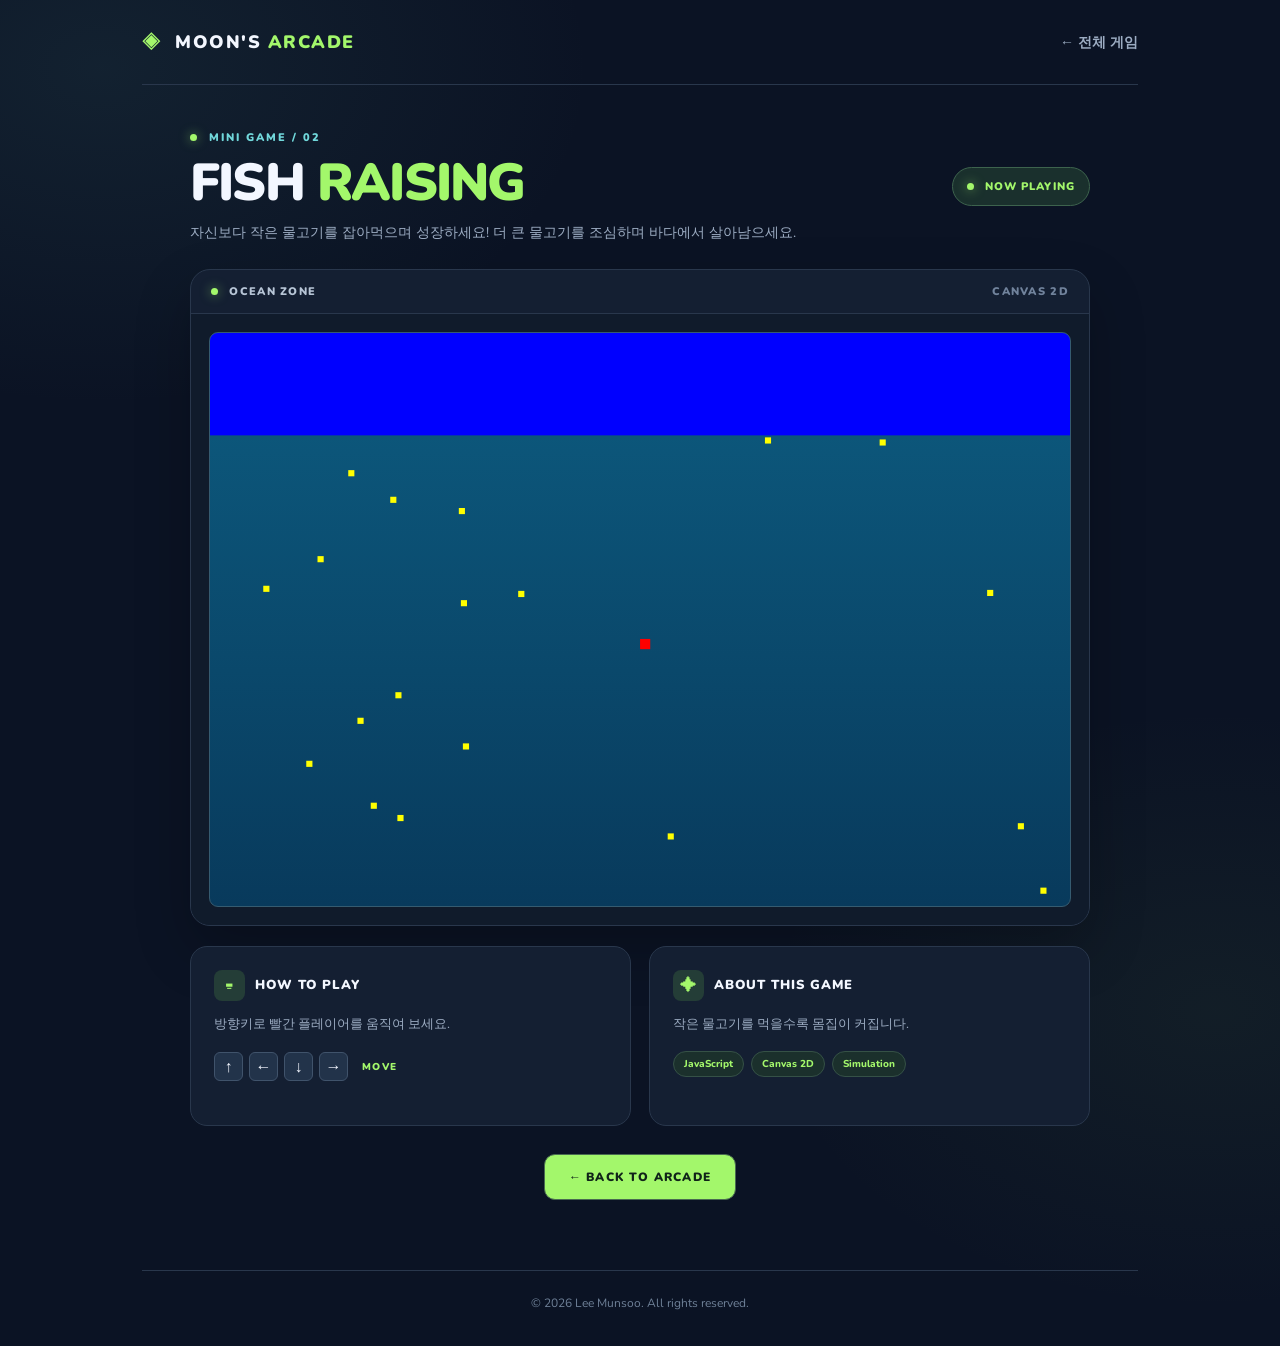
==== javascript/game/raisingfishgame.html @ 8ebdbcbf "Update style And Add game of fish raising" ====
<!DOCTYPE html>
<html lang="ko">
<head>
  <meta charset="UTF-8">
  <meta name="viewport" content="width=device-width, initial-scale=1.0">
  <meta name="theme-color" content="#0b1324">
  <title>Fish Escape | Moon's Arcade</title>
  <link rel="stylesheet" href="../css/raisingfishgame/raisingfish.css">
</head>
<body>
  <div class="page-shell">
    <nav class="top-nav" aria-label="메인 메뉴">
      <a class="brand" href="../../index.html"><span class="brand-icon">◈</span> MOON'S <span>ARCADE</span></a>
      <a class="nav-link" href="../../index.html">← 전체 게임</a>
    </nav>

    <main class="game-layout">
      <header class="game-header">
        <div class="game-heading">
          <p class="eyebrow"><span class="live-dot"></span> MINI GAME / 02</p>
          <h1>FISH <span>RAISING</span></h1>
          <p class="subtitle">
              자신보다 작은 물고기를 잡아먹으며 성장하세요! 더 큰 물고기를 조심하며 바다에서 살아남으세요.
          </p>
        </div>
        <div class="status-chip"><span class="status-dot"></span> NOW PLAYING</div>
      </header>

      <section class="game-panel" aria-label="물고기 게임 화면">
        <div class="panel-top"><span><span class="panel-indicator"></span> OCEAN ZONE</span><span class="panel-caption">CANVAS 2D</span></div>
        <div class="canvas-wrap">
          <canvas id="gameCanvas" width="840" height="560" aria-label="방향키로 이동하는 물고기 게임"></canvas>
        </div>
      </section>

      <section class="bottom-grid" aria-label="게임 정보">
        <div class="info-card">
          <div class="card-heading"><span class="card-icon">⌨</span><h2>HOW TO PLAY</h2></div>
          <p>방향키로 빨간 플레이어를 움직여 보세요.</p>
          <div class="controls"><span>↑</span><span>←</span><span>↓</span><span>→</span><small>MOVE</small></div>
        </div>
        <div class="info-card">
          <div class="card-heading"><span class="card-icon">✦</span><h2>ABOUT THIS GAME</h2></div>
          <p>작은 물고기를 먹을수록 몸집이 커집니다.</p>
          <div class="tags"><span>JavaScript</span><span>Canvas 2D</span><span>Simulation</span></div>
        </div>
      </section>
      <a class="back-button" href="../../index.html">← BACK TO ARCADE</a>
    </main>
    <footer>© 2026 Lee Munsoo. All rights reserved.</footer>
  </div>
  <!-- 실제 JavaScript 파일 경로에 맞춰 수정하세요. -->
  <script src="../js/raisingfishgame/raisingfish.js"></script>
</body>
</html>
---- javascript/css/raisingfishgame/raisingfish.css ----
@import url('https://fonts.googleapis.com/css2?family=Nunito:wght@400;600;700;800;900&display=swap');

:root {
    --bg: #0b1324;
    --panel: #141f32;
    --line: #29374c;
    --text: #f3f7ff;
    --muted: #9cacc2;
    --accent: #a3f76b;
    --aqua: #71d8db
}

* {
    box-sizing: border-box;
    margin: 0;
    padding: 0
}

html {
    scroll-behavior: smooth
}

body {
    min-height: 100vh;
    background: radial-gradient(ellipse 650px 450px at 8% 5%, rgba(65, 121, 123, .14), transparent 75%), radial-gradient(ellipse 600px 400px at 95% 75%, rgba(103, 155, 75, .08), transparent 75%), var(--bg);
    color: var(--text);
    font-family: Nunito, Arial, sans-serif
}

a {
    color: inherit;
    text-decoration: none
}

.page-shell {
    max-width: 1040px;
    margin: auto;
    padding: 0 22px
}

.top-nav {
    min-height: 85px;
    display: flex;
    align-items: center;
    justify-content: space-between;
    border-bottom: 1px solid var(--line);
    gap: 14px
}

.brand {
    font-weight: 900;
    letter-spacing: 1.5px;
    font-size: 18px;
    white-space: nowrap
}

.brand span:last-child {
    color: var(--accent)
}

.brand-icon {
    color: var(--accent);
    margin-right: 7px
}

.nav-link {
    color: var(--muted);
    font-weight: 800;
    font-size: 14px;
    transition: color .2s
}

.nav-link:hover {
    color: var(--accent)
}

.game-layout {
    max-width: 900px;
    margin: 45px auto 70px
}

.game-header {
    display: flex;
    justify-content: space-between;
    align-items: center;
    gap: 20px;
    margin-bottom: 27px
}

.eyebrow {
    font-size: 11px;
    letter-spacing: 2px;
    font-weight: 900;
    color: var(--aqua);
    margin-bottom: 9px
}

.live-dot,
.status-dot,
.panel-indicator {
    display: inline-block;
    width: 7px;
    height: 7px;
    background: var(--accent);
    border-radius: 50%;
    margin-right: 7px;
    box-shadow: 0 0 11px rgba(163, 247, 107, .6)
}

h1 {
    font-size: clamp(32px, 6vw, 52px);
    font-weight: 900;
    letter-spacing: -1.8px;
    line-height: 1.1
}

h1 span {
    color: var(--accent)
}

.subtitle {
    margin-top: 12px;
    color: var(--muted);
    font-size: 14px
}

.status-chip {
    font-size: 11px;
    font-weight: 900;
    letter-spacing: 1px;
    color: var(--accent);
    border: 1px solid #3d634d;
    background: #1a302d;
    padding: 11px 14px;
    border-radius: 100px;
    white-space: nowrap
}

.game-panel {
    background: var(--panel);
    border: 1px solid var(--line);
    border-radius: 20px;
    overflow: hidden;
    box-shadow: 0 24px 55px rgba(0, 0, 0, .24)
}

.panel-top,
.panel-bottom {
    display: flex;
    justify-content: space-between;
    align-items: center;
    padding: 14px 20px;
    gap: 10px;
    font-size: 11px;
    font-weight: 900;
    letter-spacing: 1.3px;
    color: #b7c5d6
}

.panel-top {
    border-bottom: 1px solid var(--line)
}

.panel-caption,
.panel-bottom span:last-child {
    color: #71839c
}

.panel-bottom {
    border-top: 1px solid var(--line);
    color: var(--accent)
}

.canvas-wrap {
    padding: 18px;
    background: #101b2b
}

#gameCanvas {
    display: block;
    width: 100%;
    height: auto;
    aspect-ratio: 3/2;
    background: linear-gradient(to bottom, #236a9a 0 17.857%, #0c567a 17.857%, #083a5c 100%);
    border: 1px solid #355b70;
    border-radius: 9px
}

.bottom-grid {
    display: grid;
    grid-template-columns: 1fr 1fr;
    gap: 18px;
    margin-top: 20px
}

.info-card {
    min-height: 180px;
    padding: 23px;
    background: var(--panel);
    border: 1px solid var(--line);
    border-radius: 17px
}

.card-heading {
    display: flex;
    align-items: center;
    gap: 10px;
    margin-bottom: 12px
}

.card-icon {
    display: grid;
    place-items: center;
    width: 31px;
    height: 31px;
    border-radius: 8px;
    color: var(--accent);
    background: #243d37;
    font-size: 17px
}

.info-card h2 {
    font-size: 13px;
    letter-spacing: 1px;
    font-weight: 900
}

.info-card p {
    color: var(--muted);
    font-size: 13px;
    line-height: 1.8
}

.controls {
    display: flex;
    align-items: center;
    gap: 6px;
    margin-top: 16px
}

.controls span {
    width: 29px;
    height: 29px;
    display: grid;
    place-items: center;
    background: #22334a;
    border: 1px solid #40536b;
    border-radius: 6px;
    font-weight: 900
}

.controls small {
    font-weight: 900;
    font-size: 10px;
    letter-spacing: 1.3px;
    color: var(--accent);
    margin-left: 8px
}

.tags {
    display: flex;
    gap: 7px;
    flex-wrap: wrap;
    margin-top: 15px
}

.tags span {
    border: 1px solid #355146;
    color: #a3f76b;
    background: #1b302c;
    border-radius: 30px;
    padding: 5px 10px;
    font-size: 10px;
    font-weight: 800
}

.back-button {
    display: table;
    margin: 28px auto 0;
    padding: 14px 24px;
    border: 1px solid #496b50;
    background: var(--accent);
    color: #102319;
    border-radius: 11px;
    font-weight: 900;
    font-size: 12px;
    letter-spacing: 1.2px;
    transition: transform .2s, filter .2s
}

.back-button:hover {
    transform: translateY(-2px);
    filter: brightness(1.06)
}

a:focus-visible {
    outline: 3px solid var(--aqua);
    outline-offset: 4px
}

footer {
    text-align: center;
    padding: 24px 0 35px;
    color: #6f8198;
    border-top: 1px solid var(--line);
    font-size: 12px
}

@media(max-width:640px) {
    .page-shell {
        padding: 0 12px
    }

    .top-nav {
        min-height: 70px
    }

    .brand {
        font-size: 14px
    }

    .nav-link {
        font-size: 12px
    }

    .game-layout {
        margin: 30px auto 50px
    }

    .game-header {
        align-items: flex-start;
        flex-direction: column
    }

    .status-chip {
        font-size: 10px
    }

    .canvas-wrap {
        padding: 7px
    }

    .panel-top,
    .panel-bottom {
        padding: 12px;
        font-size: 9px
    }

    .bottom-grid {
        grid-template-columns: 1fr
    }

    .info-card {
        min-height: 0;
        padding: 20px
    }

    .subtitle {
        font-size: 13px
    }
}
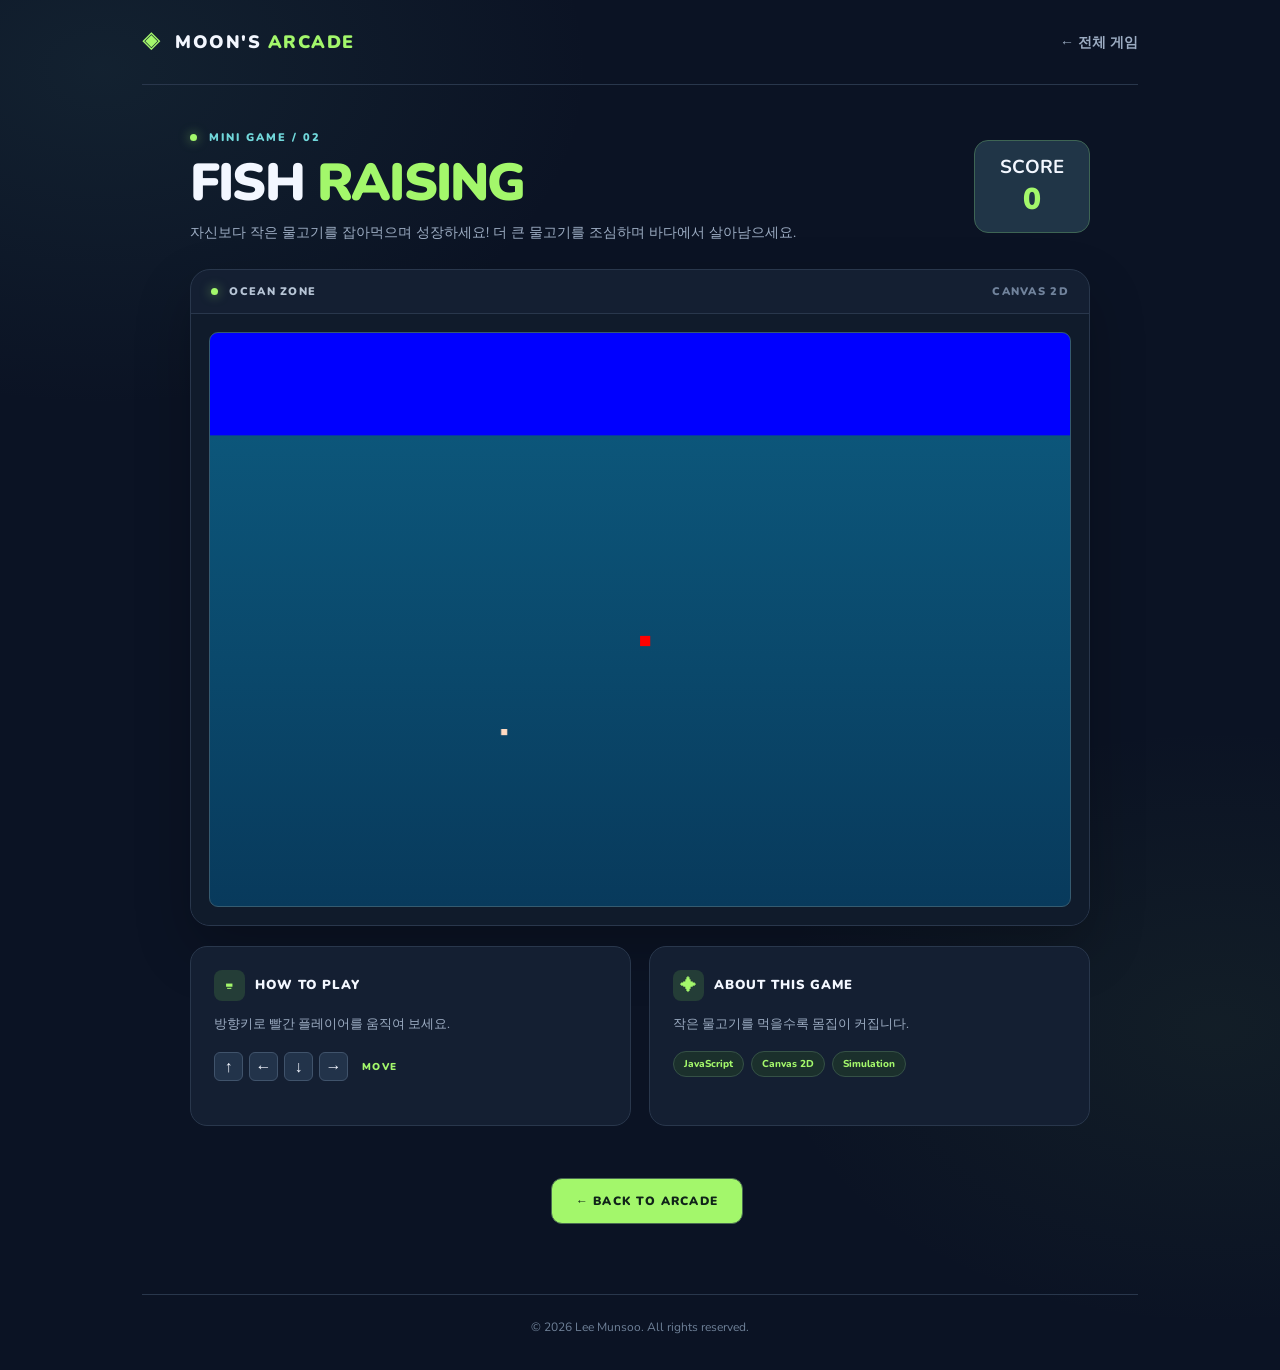
==== commit 9325f8f0: "Add game of fish raising" ====
--- a/javascript/game/raisingfishgame.html
+++ b/javascript/game/raisingfishgame.html
@@ -23,7 +23,10 @@
               자신보다 작은 물고기를 잡아먹으며 성장하세요! 더 큰 물고기를 조심하며 바다에서 살아남으세요.
           </p>
         </div>
-        <div class="status-chip"><span class="status-dot"></span> NOW PLAYING</div>
+        <div id="score-box" class="score-chip" aria-label="현재 점수">
+          <h3>SCORE</h3>
+          <span id="score" aria-live="polite">0</span>
+        </div>
       </header>
 
       <section class="game-panel" aria-label="물고기 게임 화면">
@@ -45,11 +48,13 @@
           <div class="tags"><span>JavaScript</span><span>Canvas 2D</span><span>Simulation</span></div>
         </div>
       </section>
-      <a class="back-button" href="../../index.html">← BACK TO ARCADE</a>
+      <div id="box" class="action-row">
+        <div id="restart-box"><button id="btn-restart" type="button" hidden>↻ 재시작</button></div>
+        <div id="back-box"><a class="back-button" href="../../index.html">← BACK TO ARCADE</a></div>
+      </div>
     </main>
     <footer>© 2026 Lee Munsoo. All rights reserved.</footer>
   </div>
-  <!-- 실제 JavaScript 파일 경로에 맞춰 수정하세요. -->
   <script src="../js/raisingfishgame/raisingfish.js"></script>
 </body>
 </html>
--- a/javascript/css/raisingfishgame/raisingfish.css
+++ b/javascript/css/raisingfishgame/raisingfish.css
@@ -30,6 +30,25 @@
 a {
     color: inherit;
     text-decoration: none
+}
+
+.score-chip {
+    flex: none;
+    min-width: 116px;
+    padding: 13px 19px;
+    text-align: center;
+    background: #203547;
+    border: 1px solid #3e6554;
+    border-radius: 14px;
+}
+
+#score {
+    display: block;
+    color: var(--accent);
+    font-size: 30px;
+    line-height: 1.3;
+    font-weight: 900;
+    font-variant-numeric: tabular-nums;
 }
 
 .page-shell {
@@ -274,6 +293,22 @@
     font-weight: 800
 }
 
+.action-row {
+    display: flex;
+    justify-content: center;
+    align-items: center;
+    gap: 14px;
+    flex-wrap: wrap;
+    margin: 24px 0 30px;
+}
+
+#restart-box,
+#back-box {
+    display: flex;
+    justify-content: center;
+}
+
+#btn-restart,
 .back-button {
     display: table;
     margin: 28px auto 0;
@@ -288,6 +323,22 @@
     transition: transform .2s, filter .2s
 }
 
+#btn-restart[hidden] {
+    display: none;
+}
+
+#btn-restart {
+    color: #0b2516;
+    background: var(--accent);
+    border: 1px solid #b9ff91;
+}
+
+#btn-restart:hover {
+    background: #bcff91;
+    box-shadow: 0 8px 24px #a3f76b30;
+    transform: translateY(-2px);
+}
+
 .back-button:hover {
     transform: translateY(-2px);
     filter: brightness(1.06)
